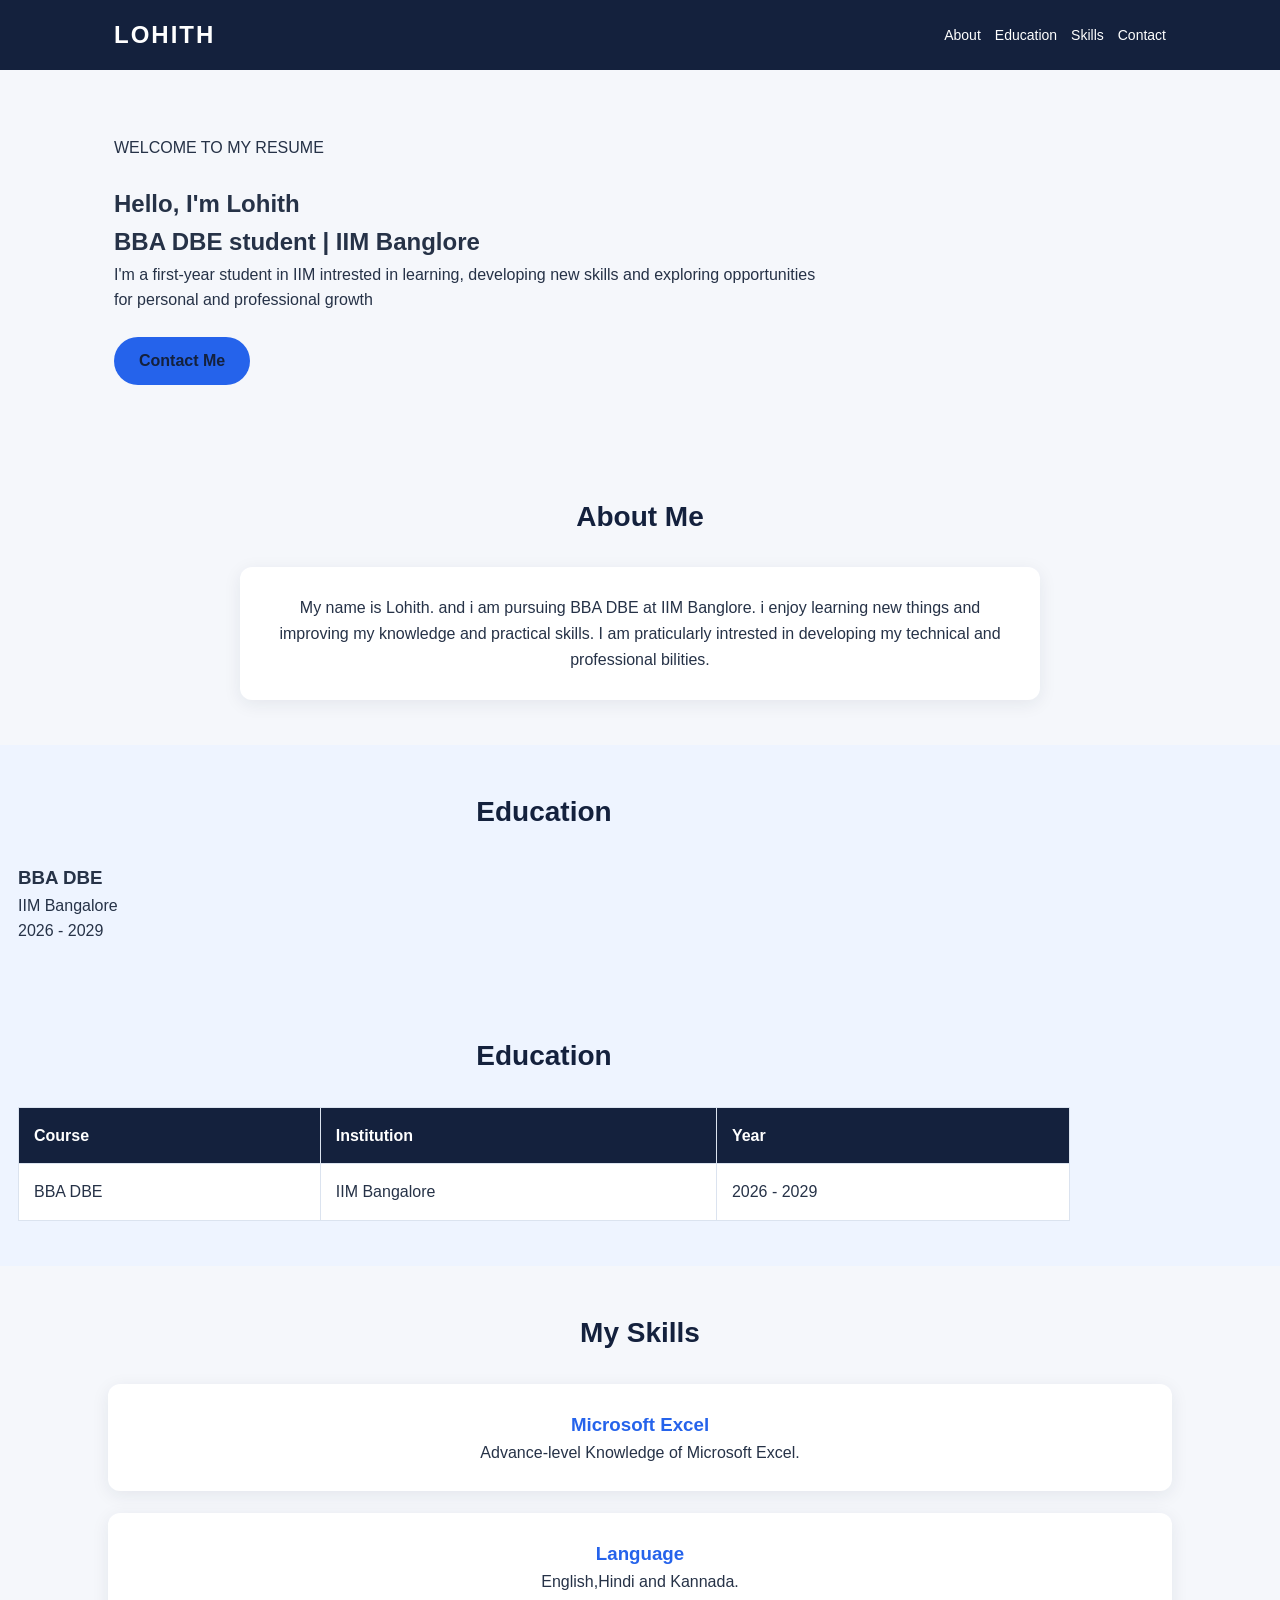
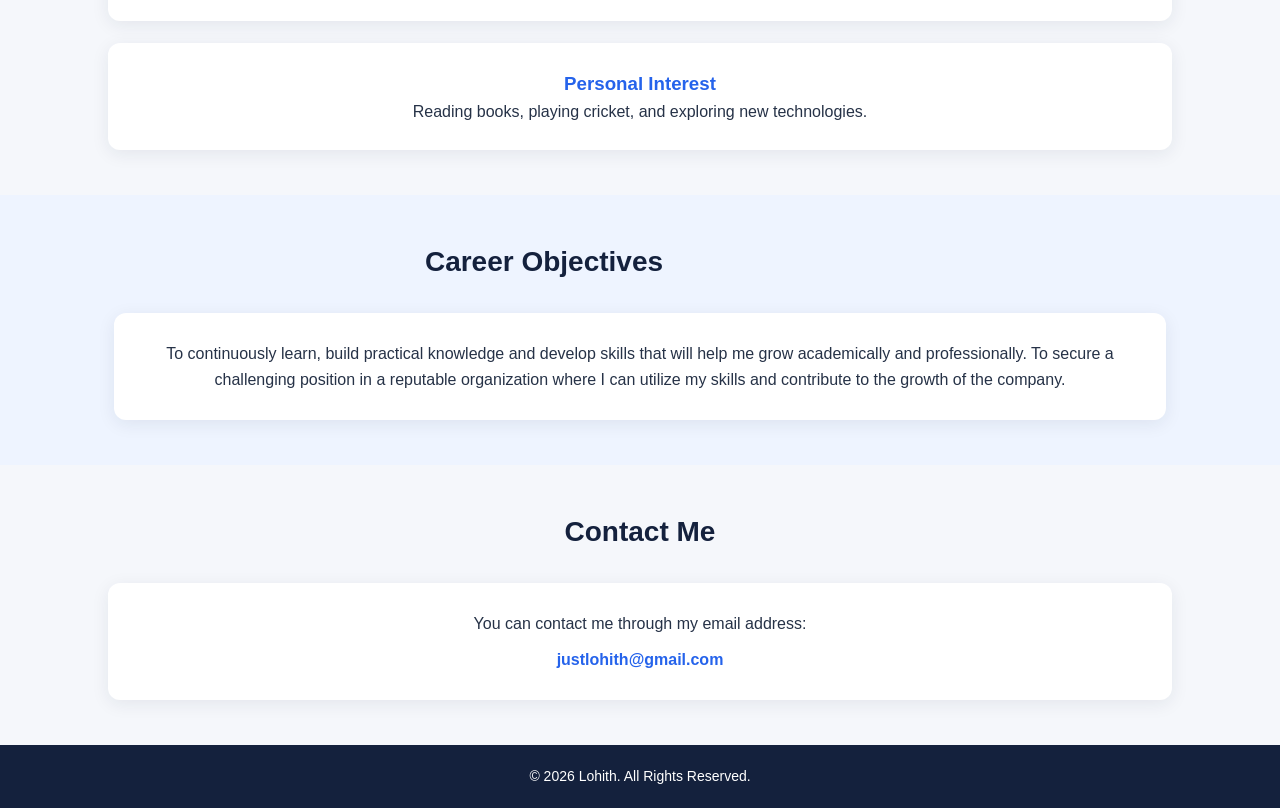
==== index.html @ dc544c9a "Add files via upload Added Both HTML and CSS files" ====
<!DOCTYPE html>
<html lang="en">
<head>
    <meta charset="UTF-8">
    <meta name="viewport" content="width=device-width, initial-scale=1.0">
    <title>My personal Resume</title>
</head>
<body>
<!--External CSS connection-->
<link rel="stylesheet" href="style.css">
</Head>
    
</body>
<!--Header and navigation-->
<header class="site-header">
    <nav class="navbar">
        <a href="#home"
        class="logo">LOHITH</a>

        <ul class="nav-links">
            <li><a href="#about">About</a></li>
            <li><a href="#education">Education</a></li>
            <li><a href="#skills">Skills</a></li>
            <li><a href="#contact">Contact</a></li>
        </ul>
        </nav>
</header
<main>
    <!-- Introduction section-->
     <section id="home" class=""hero">
    <div class="hero-content">
        <p class=""welcome">WELCOME TO MY RESUME</p>
        <h1>Hello, I'm Lohith</span></h1>
        <h2>BBA DBE student | IIM Banglore</h2>
        <p>
            I'm a first-year student in IIM intrested in learning, developing new skills and exploring opportunities for personal and professional growth
        </p>
        <a href=""#contact" class="btn">Contact Me</a>
    </div></section>
    <!-- About section -->
     <section id="about" class="section">
        <h2 class="section-title">About Me</h2>
        <div class="about-card">
        <p>
            My name is Lohith. and i am pursuing BBA DBE at IIM Banglore. i enjoy learning new things and improving my knowledge and practical skills.
            I am praticularly intrested in developing my technical and professional bilities.
        </p>
        </div>
    </section>
        <!--Education section-->
        <section id="education" class="section alternate">
            <h2 class="section-title">Education</h2>
            <div class="education-card">
                <h3>BBA DBE</h3>
                <p>IIM Bangalore</p>
                <p>2026 - 2029</p>
            </div>
        </section>
        <!--Eduaction section-->
        <section id="education" class="section alternate">
            <h2 class="section-title">Education</h2>
            <div class="table-container">
                <table>
                    <thread>
                        <tr>
                            <th>Course</th>
                            <th>Institution</th>
                            <th>Year</th>
                        </tr>
                    </thread>

                    <tbody>
                        <tr>
                            <td>BBA DBE</td>
                            <td>IIM Bangalore</td>
                            <td>2026 - 2029</td>
                            
                        </tr>
                    </tbody>
                </table>
            </div>
        </section>
        <!--Skills section-->
        <section id="skills" class="section">
            <h2 class="section-title">My Skills</h2>
            <div class="card-grid">
                <article class="info-card">
                    <h3>Microsoft Excel</h3>
                    <p>Advance-level Knowledge of Microsoft Excel.</p>
                </article>
                <article class="info-card">
                    <h3>Language</h3>
                    <p>English,Hindi and Kannada.</p>
                </article>
                <article class="info-card">
                    <h3>Personal Interest</h3>
                    <p>Reading books, playing cricket, and exploring new technologies.</p>
                </article>
            </div>
            </div>
        </section>

        <!--career objectives section-->
        <section class="section alternate">
            <h2 class="section-title">Career Objectives</h2>
            <div class="about-card">
                <p>
                    To continuously learn, build practical knowledge and develop skills that will help me grow academically and professionally. To secure a challenging position in a reputable organization where I can utilize my skills and contribute to the growth of the company.
                </p>
            </div>
        </section>
        <!--contact section-->
        <section id="contact" class="section">
            <h2 class="section-title">Contact Me</h2>
            <div class="contact-card">
                <p>You can contact me through my email address:</p>

                <a class="email-link" href="mailto: justlohith@gmail.com">justlohith@gmail.com</a>
            </div>
        </section>
    </main>

    <!--Footer-->
    <footer class="footer">
        <p>&copy; 2026 Lohith. All Rights Reserved.</p>
    </footer>
</body>
</html>
---- style.css ----
/* =======================================
LOHITH'S PERSONAL RESUME WEBSITE EXTERNAL CSS STYLESHEET ======================================= */
/*1.CSS variables and colours*/
:root {
    --navy: #14213d;
    --blue: #2563eb;
    --light-blue: #eef4ff;
    --white: #ffffff;
    --text: #263247;
    --muted: #64748b;
}
/*2. Universal selector and box model*/
* {
    margin: 0;
    padding: 0;
    box-sizing: border-box;
}
/*3.Element selector and font styling*/
html{
    font-family:arial,Helvetica,sans-serif;
    background-color: #f5f7fb;
    color: var(--text);
    line-height: 1.6;
}
/*4. Header and navigation*/.site-header {
    background-color: var(--navy);
    color: var(--white);
    position: sticky;
    top: 0;
    z-index: 100;
}
.navbar{
    max-width: 1100px;
    margin: 0 auto;
    padding: 16px 24px;
    display:flex;
    justify-content: space-between;
    align-items: center;
}
.logo {
    color: var(--white);
    text-decoration: none;
    font-size: 24px;
    font-weight: bold;
    letter-spacing: 2px;
}
.nav-links {
    list-style: none;
    display: flex;
    gap: 24px;
}
.nav-links a {
    color: var(--white);
    text-decoration: none;
    font-size: 14px;
    transition: color 0.3s ease;
}
/*pseudo-class selector*/
.nav-links a:hover {
    color: #93c5fd;
}
/*5. Hero section*/.hero{
    min-height:430px;
    padding:90px 24px;
    background: linear-gradient(135deg,#14213d,#2563eb);
    color:var(--white);
    display:flex;
    align-items:center;
    justify-content:center;
    text-align:center;
}
.hero-content{
    max-width:720px;
    position: relative;
}
.welcome{
    font-size: 13px;
    margin-bottom: 12px;
    letter-spacing: 3px;
}
.hero h1{
    font-size:44px;
    margin-bottom: 8px;
}
.hero h1 span{
    color: #93c5fd;
}
.hero h2{
    font-size: 20px;
    margin-bottom:16px;
    font-weight:normal;
}
.hero-content>p:not(.welcome) {margin-bottom: 24px;}
/*Button styling*/
.btn {
    display: inline-block;
    padding: 11px 25px;
    background-color: var(--blue);
    color: var(--navy);
    text-decoration: none;
    border-radius: 25px;
    font-weight: bold;
    transition: background-color 0.3s ease;
}
.btn:hover{
    background-color:#bfdbfe;
}
/*6. General section styling*/
section {
    padding:65px 24px;
    max-width: 1100px;
    margin: auto;
}
.section-title {
    font-size: 28px;
    margin-bottom: 28px;
    text-align: center;
    color: var(--navy);
}
/*ID selector*/
#about {
    scroll-margin-top:75px;
}
#eduction,
#skills,
#contact{
    scroll-margin-top:75px;
}
/*7. About card*/
.about-card {
    max-width:800px;
    margin: 0 auto;
    background-color: var(--white);
    padding: 28px;
    border-radius: 12px;
    box-shadow: 0 4px 18px rgba(20, 33, 61, 0.08);
    text-align: center;
}
/*8. Alternate background section*/
.alternate{
    background-color: var(--light-blue);
    max-width: none;
}
.alternate>*{
    max-width: 1052px;
    marginleft: auto;
    margin-right: auto;
}
/*9. education table*/
.table-container{
    overflow-x: auto;
}
table {
    width: 100%;
    border-collapse: collapse;
   background-color:var(--white);
}
th,
td{
    padding: 15px;
    border:1px solid #dbe3ef;
    text-align:left;
}
th{
    background-color: var(--navy);
    color:var(--white);
}
/*10. skills cards using CSS Grid*/
.card-grid{
    display: grid;
    grid-template-columns:repeat(3, 1fr);
    gap: 22px;
}
.info-card{
    background-color: var(--white);
    padding: 26px;
    border-radius: 12px;
    text-align: center;
    box-shadow: 0 4px 18px rgba(20, 33, 61, 0.08);
    transition: transform 0.3s ease;
}
.info-card:hover{
    transform:translateY(-5px);
}
.info-card h3{
    color: var(--blue);
    margin-botton:10px;
}
/*11. Contact section*/
.contact-card{
    text-align:center;
    background-color: var(--white);
    padding:28px;
    border-radius:12px;
    box-shadow:0 4px 18px rgba(20, 33, 61, 0.08);
}
.email-link{
    display:inline-block;
    color:var(--blue);
    font-weight: bold;
    margin-top:10px;
    text-decoration:none;
}
.email-link:hover{
    text-decoration:underline;
}
/*12.Footer*/
.footer{
    background-color:var(--navy);
    color:var(--white);
    text-align:center;
    padding:20px;
    font-size:14px;
}
/*13. Pseudo-element selector*/
.section-title::after{
    content:"";
    width:55px;
    height:3px;
    background-color:var(--blue);
    margin:10px auto 0;
}
/*14. Responsive design for smaller screens*/
@media screen and (max-width: 700px)
{
    .navbar{
        flex-direcion:column;
        gap:12px;
    }
}
.nav-links{
    flex-wrap;
    justify-content:center;
    gap: 14px;
}
.hero h1{
    font-size:34px;
}
.card-grid{
    grid-template-columns:1fr;
}
.section{
    padding:45px 18px;
}
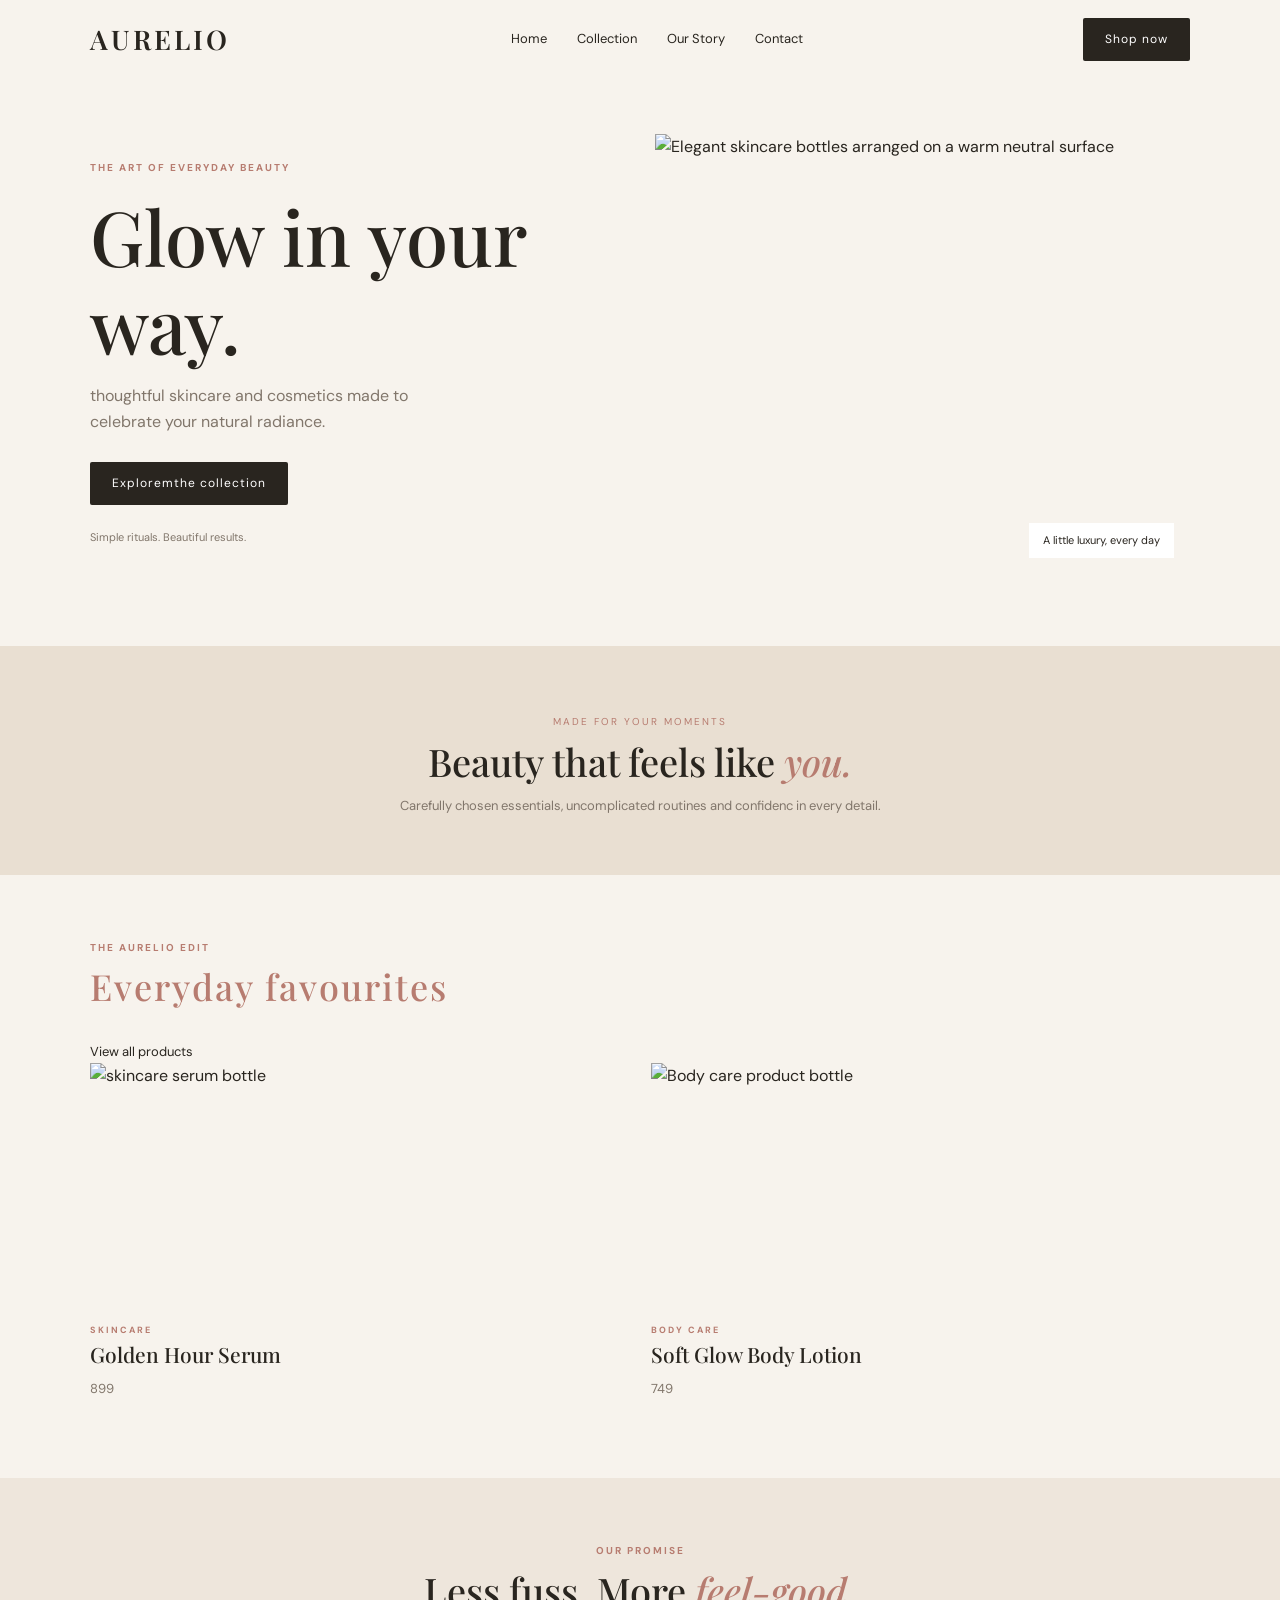
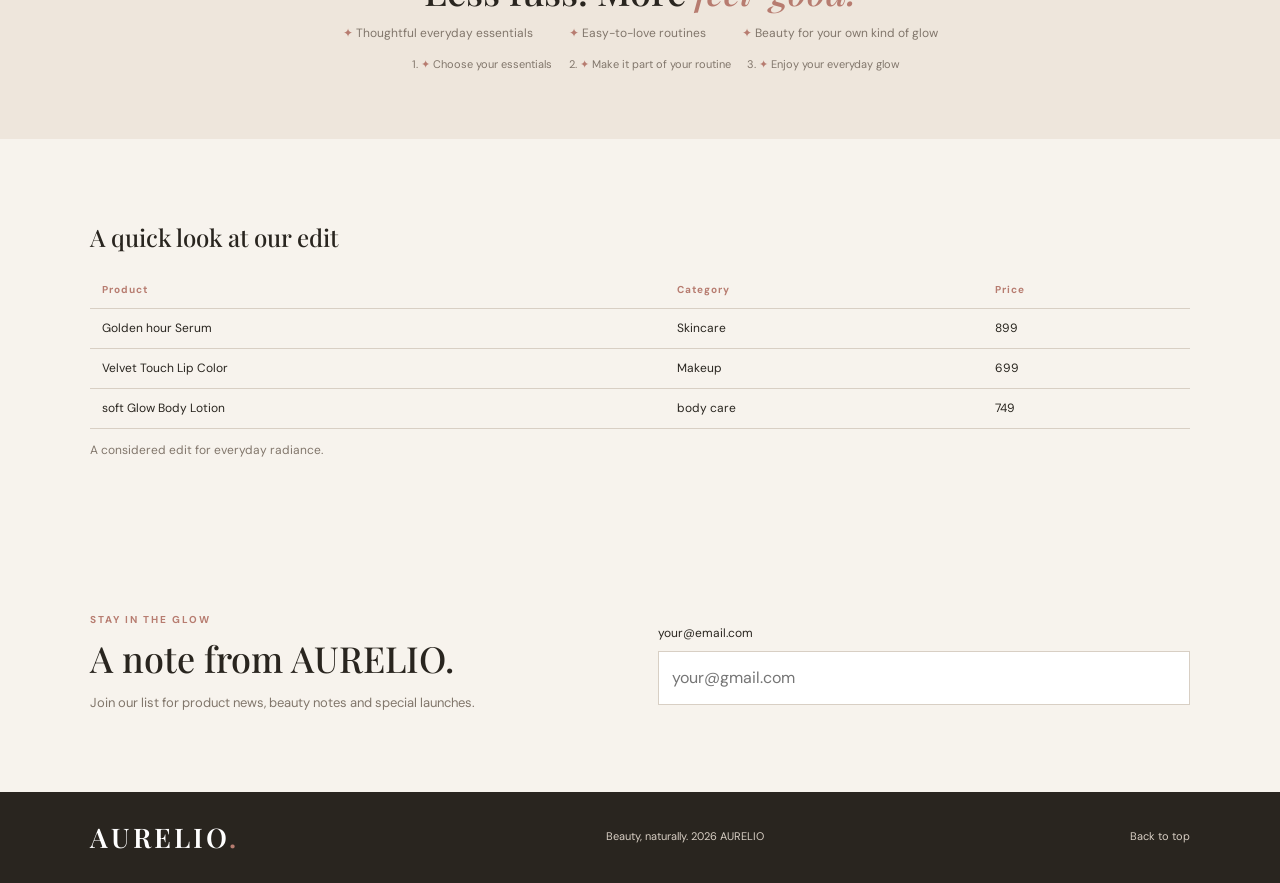
==== commit f39b79a7: "Added Both HTML and CSS coded files with website" ====
--- a/index.html
+++ b/index.html
@@ -3,127 +3,96 @@
 <head>
     <meta charset="UTF-8">
     <meta name="viewport" content="width=device-width, initial-scale=1.0">
-    <title>My personal Resume</title>
+    <title>Aurelio | Beauty, Naturally</title>
+    <link rel="stylesheet" href="style.css">
+    <style>.table-note {font-size: 12px; }</style>
 </head>
 <body>
-<!--External CSS connection-->
-<link rel="stylesheet" href="style.css">
-</Head>
+    <header class="site-header">
+        <a class=" logo" href=""#home"> AURELIO</span></a>
+        <nav aria-label="Main navigation">
+            <a href="#home">Home</a><a href="#collection">Collection</a>
+            <a href="#about">Our Story</a><a href="#contact">Contact</a>
+                </nav>
+                <a class="header-cta" href="#collection">Shop now</a>
+                </header>
+
+                <main>
+                    <section class="hero" id="home">
+                        <div class="hero-copy">
+                            <p class="eyebrow">THE ART OF EVERYDAY BEAUTY</p>
+                            <h1>Glow in your<br><em><own></em> way.</h1>
+                            <p class="intro">thoughtful skincare and cosmetics made to celebrate your natural radiance.</p>
+                            <a class="button" href="#collection">Exploremthe collection</a>
+                            <p class="small-note">Simple rituals. Beautiful results.</p>
+                        </div>
+                        <div class="hero-image">
+                            <img src="https://images.unsplash.com/photo-1608248543803-ba4f8c70ae0b?auto=format&fit=crop&w=1100&q=85"
+                            alt="Elegant skincare bottles arranged on a warm neutral surface">
+                            <span class="image-label">A little luxury, every day</span>
+                        </div>
+                    </section>
+
+                    <section class="intro-strip" id="about">
+                        <p>MADE FOR YOUR MOMENTS</p>
+                        <h2>Beauty that feels like <em>you.</em></h2>
+                        <span>Carefully chosen essentials, uncomplicated routines and confidenc in every detail.</span>
+                    </section>
+
+                    <section class="collection section" id="collection">
+                        <div class="section-heading">
+                            <div<p class="eyebrow">THE AURELIO EDIT</p><h2>Everyday favourites</h2></div>
+                            <a class="text-link" href="#contact">View all products</a>
+                        </div>
+                        <div class="product-grid">
+                            <article class="product-card">
+                                <img src="https://images.unplash.com/photo-1601049541289-9b1b7bbbfe19?auto=format&fit=crop&w=700&q=85"
+                                alt="skincare serum bottle">
+                                <p class=" product-type">SKINCARE</p><h3>Golden Hour Serum</h3><p class="price"> 899</p>  
+                            </article>
+                            <arctile class="product-card">
+                              <img src="https://images.unsplash.com/photo-1586495777744-4413f21062fa?auto=format&fit=crop&w=700&q=85"
+                            alt="Body care product bottle">
+                            <p class="product-type">BODY CARE</p><h3>Soft Glow Body Lotion</h3><p class="price">749</p>
+                            </arctile>
+                        </div>
+                    </section>
+
+                    <section class="promise">
+                        <p class="eyebrow">OUR PROMISE</p>
+                        <h2>Less fuss. More <em>feel-good.</em></h2>
+                        <ul><li> Thoughtful everyday essentials</li><li>Easy-to-love routines</li><li>Beauty for your own kind of glow</li></ul>
+                         <ol class="steps"><li>Choose your essentials</li><li> Make it part of your routine</li><li> Enjoy your everyday glow</li></ol>
+                        </section>
+
+                        <section class="price-guide section" aria-labelledby="price-title">
+                         <h2 id="price-title">A quick look at our edit</h2>
+                         <table>
+                            <thead><tr><th>Product</th><th>Category</th><th>Price</th></tr></thead>
+                            <tbody>
+                                <tr><td>Golden hour Serum</td><td>Skincare</td><td> 899</td></tr>
+                                <tr><td>Velvet Touch Lip Color</td><td>Makeup</td><td> 699</td></tr>
+                                <tr><td>soft Glow Body Lotion</td><td>body care</td><td> 749</td></tr>
+                            </tbody>
+                         </table>   
+                         <p class="table-note">A considered edit for <span stylr="color:#b77c70;">everyday radiance</span>.</p>
+                        </section>
+
+                        <section class="contact section" id="contact">
+                            <div><p class="eyebrow">STAY IN THE GLOW</p><h2>A note from AURELIO.</h2>
+                            <p>Join our list for product news, beauty notes and special launches.</p></div>
+                            <form action="#"method="post">
+                                <label for="email">your@email.com</label>
+                                <div class="form-row"><input id="email" name="email" type="email" placeholder="your@gmail.com" required  </div>
+                            </form>
+                        </section>
+                        </main>
+
+                        <footer><a class="logo" href="#home">AURELIO<span>.</span></a>
+                          <p>Beauty, naturally. 2026 AURELIO</p><a href="#home"> Back to top </a></footer>
+                          </body>
+                          </html>
+                    
     
 </body>
-<!--Header and navigation-->
-<header class="site-header">
-    <nav class="navbar">
-        <a href="#home"
-        class="logo">LOHITH</a>
-
-        <ul class="nav-links">
-            <li><a href="#about">About</a></li>
-            <li><a href="#education">Education</a></li>
-            <li><a href="#skills">Skills</a></li>
-            <li><a href="#contact">Contact</a></li>
-        </ul>
-        </nav>
-</header
-<main>
-    <!-- Introduction section-->
-     <section id="home" class=""hero">
-    <div class="hero-content">
-        <p class=""welcome">WELCOME TO MY RESUME</p>
-        <h1>Hello, I'm Lohith</span></h1>
-        <h2>BBA DBE student | IIM Banglore</h2>
-        <p>
-            I'm a first-year student in IIM intrested in learning, developing new skills and exploring opportunities for personal and professional growth
-        </p>
-        <a href=""#contact" class="btn">Contact Me</a>
-    </div></section>
-    <!-- About section -->
-     <section id="about" class="section">
-        <h2 class="section-title">About Me</h2>
-        <div class="about-card">
-        <p>
-            My name is Lohith. and i am pursuing BBA DBE at IIM Banglore. i enjoy learning new things and improving my knowledge and practical skills.
-            I am praticularly intrested in developing my technical and professional bilities.
-        </p>
-        </div>
-    </section>
-        <!--Education section-->
-        <section id="education" class="section alternate">
-            <h2 class="section-title">Education</h2>
-            <div class="education-card">
-                <h3>BBA DBE</h3>
-                <p>IIM Bangalore</p>
-                <p>2026 - 2029</p>
-            </div>
-        </section>
-        <!--Eduaction section-->
-        <section id="education" class="section alternate">
-            <h2 class="section-title">Education</h2>
-            <div class="table-container">
-                <table>
-                    <thread>
-                        <tr>
-                            <th>Course</th>
-                            <th>Institution</th>
-                            <th>Year</th>
-                        </tr>
-                    </thread>
-
-                    <tbody>
-                        <tr>
-                            <td>BBA DBE</td>
-                            <td>IIM Bangalore</td>
-                            <td>2026 - 2029</td>
-                            
-                        </tr>
-                    </tbody>
-                </table>
-            </div>
-        </section>
-        <!--Skills section-->
-        <section id="skills" class="section">
-            <h2 class="section-title">My Skills</h2>
-            <div class="card-grid">
-                <article class="info-card">
-                    <h3>Microsoft Excel</h3>
-                    <p>Advance-level Knowledge of Microsoft Excel.</p>
-                </article>
-                <article class="info-card">
-                    <h3>Language</h3>
-                    <p>English,Hindi and Kannada.</p>
-                </article>
-                <article class="info-card">
-                    <h3>Personal Interest</h3>
-                    <p>Reading books, playing cricket, and exploring new technologies.</p>
-                </article>
-            </div>
-            </div>
-        </section>
-
-        <!--career objectives section-->
-        <section class="section alternate">
-            <h2 class="section-title">Career Objectives</h2>
-            <div class="about-card">
-                <p>
-                    To continuously learn, build practical knowledge and develop skills that will help me grow academically and professionally. To secure a challenging position in a reputable organization where I can utilize my skills and contribute to the growth of the company.
-                </p>
-            </div>
-        </section>
-        <!--contact section-->
-        <section id="contact" class="section">
-            <h2 class="section-title">Contact Me</h2>
-            <div class="contact-card">
-                <p>You can contact me through my email address:</p>
-
-                <a class="email-link" href="mailto: justlohith@gmail.com">justlohith@gmail.com</a>
-            </div>
-        </section>
-    </main>
-
-    <!--Footer-->
-    <footer class="footer">
-        <p>&copy; 2026 Lohith. All Rights Reserved.</p>
-    </footer>
-</body>
-</html>
-   +</html>
--- a/style.css
+++ b/style.css
@@ -1,244 +1,86 @@
-/* =======================================
-LOHITH'S PERSONAL RESUME WEBSITE EXTERNAL CSS STYLESHEET ======================================= */
-/*1.CSS variables and colours*/
-:root {
-    --navy: #14213d;
-    --blue: #2563eb;
-    --light-blue: #eef4ff;
-    --white: #ffffff;
-    --text: #263247;
-    --muted: #64748b;
-}
-/*2. Universal selector and box model*/
-* {
-    margin: 0;
-    padding: 0;
-    box-sizing: border-box;
-}
-/*3.Element selector and font styling*/
-html{
-    font-family:arial,Helvetica,sans-serif;
-    background-color: #f5f7fb;
-    color: var(--text);
-    line-height: 1.6;
-}
-/*4. Header and navigation*/.site-header {
-    background-color: var(--navy);
-    color: var(--white);
-    position: sticky;
-    top: 0;
-    z-index: 100;
-}
-.navbar{
-    max-width: 1100px;
-    margin: 0 auto;
-    padding: 16px 24px;
-    display:flex;
-    justify-content: space-between;
-    align-items: center;
-}
-.logo {
-    color: var(--white);
-    text-decoration: none;
-    font-size: 24px;
-    font-weight: bold;
-    letter-spacing: 2px;
-}
-.nav-links {
-    list-style: none;
-    display: flex;
-    gap: 24px;
-}
-.nav-links a {
-    color: var(--white);
-    text-decoration: none;
-    font-size: 14px;
-    transition: color 0.3s ease;
-}
-/*pseudo-class selector*/
-.nav-links a:hover {
-    color: #93c5fd;
-}
-/*5. Hero section*/.hero{
-    min-height:430px;
-    padding:90px 24px;
-    background: linear-gradient(135deg,#14213d,#2563eb);
-    color:var(--white);
-    display:flex;
-    align-items:center;
-    justify-content:center;
-    text-align:center;
-}
-.hero-content{
-    max-width:720px;
-    position: relative;
-}
-.welcome{
-    font-size: 13px;
-    margin-bottom: 12px;
-    letter-spacing: 3px;
-}
-.hero h1{
-    font-size:44px;
-    margin-bottom: 8px;
-}
-.hero h1 span{
-    color: #93c5fd;
-}
-.hero h2{
-    font-size: 20px;
-    margin-bottom:16px;
-    font-weight:normal;
-}
-.hero-content>p:not(.welcome) {margin-bottom: 24px;}
-/*Button styling*/
-.btn {
-    display: inline-block;
-    padding: 11px 25px;
-    background-color: var(--blue);
-    color: var(--navy);
-    text-decoration: none;
-    border-radius: 25px;
-    font-weight: bold;
-    transition: background-color 0.3s ease;
-}
-.btn:hover{
-    background-color:#bfdbfe;
-}
-/*6. General section styling*/
-section {
-    padding:65px 24px;
-    max-width: 1100px;
-    margin: auto;
-}
-.section-title {
-    font-size: 28px;
-    margin-bottom: 28px;
-    text-align: center;
-    color: var(--navy);
-}
-/*ID selector*/
-#about {
-    scroll-margin-top:75px;
-}
-#eduction,
-#skills,
-#contact{
-    scroll-margin-top:75px;
-}
-/*7. About card*/
-.about-card {
-    max-width:800px;
-    margin: 0 auto;
-    background-color: var(--white);
-    padding: 28px;
-    border-radius: 12px;
-    box-shadow: 0 4px 18px rgba(20, 33, 61, 0.08);
-    text-align: center;
-}
-/*8. Alternate background section*/
-.alternate{
-    background-color: var(--light-blue);
-    max-width: none;
-}
-.alternate>*{
-    max-width: 1052px;
-    marginleft: auto;
-    margin-right: auto;
-}
-/*9. education table*/
-.table-container{
-    overflow-x: auto;
-}
-table {
-    width: 100%;
-    border-collapse: collapse;
-   background-color:var(--white);
-}
-th,
-td{
-    padding: 15px;
-    border:1px solid #dbe3ef;
-    text-align:left;
-}
-th{
-    background-color: var(--navy);
-    color:var(--white);
-}
-/*10. skills cards using CSS Grid*/
-.card-grid{
-    display: grid;
-    grid-template-columns:repeat(3, 1fr);
-    gap: 22px;
-}
-.info-card{
-    background-color: var(--white);
-    padding: 26px;
-    border-radius: 12px;
-    text-align: center;
-    box-shadow: 0 4px 18px rgba(20, 33, 61, 0.08);
-    transition: transform 0.3s ease;
-}
-.info-card:hover{
-    transform:translateY(-5px);
-}
-.info-card h3{
-    color: var(--blue);
-    margin-botton:10px;
-}
-/*11. Contact section*/
-.contact-card{
-    text-align:center;
-    background-color: var(--white);
-    padding:28px;
-    border-radius:12px;
-    box-shadow:0 4px 18px rgba(20, 33, 61, 0.08);
-}
-.email-link{
-    display:inline-block;
-    color:var(--blue);
-    font-weight: bold;
-    margin-top:10px;
-    text-decoration:none;
-}
-.email-link:hover{
-    text-decoration:underline;
-}
-/*12.Footer*/
-.footer{
-    background-color:var(--navy);
-    color:var(--white);
-    text-align:center;
-    padding:20px;
-    font-size:14px;
-}
-/*13. Pseudo-element selector*/
-.section-title::after{
-    content:"";
-    width:55px;
-    height:3px;
-    background-color:var(--blue);
-    margin:10px auto 0;
-}
-/*14. Responsive design for smaller screens*/
-@media screen and (max-width: 700px)
-{
-    .navbar{
-        flex-direcion:column;
-        gap:12px;
-    }
-}
-.nav-links{
-    flex-wrap;
-    justify-content:center;
-    gap: 14px;
-}
-.hero h1{
-    font-size:34px;
-}
-.card-grid{
-    grid-template-columns:1fr;
-}
-.section{
-    padding:45px 18px;
-}
+/* AURELIO — external stylesheet */
+@import url('https://fonts.googleapis.com/css2?family=DM+Sans:wght@400;500;600;700&family=Playfair+Display:ital,wght@0,500;0,600;1,500;1,600&display=swap');
+
+:root {
+  --ink: #29251f; --cream: #f7f3ed; --sand: #e9dfd2;
+  --rose: #b77c70; --muted: #81766b;
+}
+* { box-sizing: border-box; }
+html { scroll-behavior: smooth; }
+body {
+  margin: 0; background: var(--cream); color: var(--ink);
+  font-family: 'DM Sans', sans-serif; line-height: 1.6;
+}
+a { color: inherit; text-decoration: none; }
+.site-header {
+  min-height: 78px; padding: 18px 7%; display: flex;
+  align-items: center; justify-content: space-between; gap: 24px;
+  background: rgba(247,243,237,.96); position: sticky; top: 0; z-index: 5;
+}
+.logo { font-family: 'Playfair Display', serif; font-size: 27px; letter-spacing: 3px; font-weight: 600; }
+.logo span { color: var(--rose); }
+nav { display: flex; gap: 30px; }
+nav a, .text-link { font-size: 13px; }
+nav a:hover, .text-link:hover { color: var(--rose); }
+.header-cta, .button, button {
+  background: var(--ink); color: white; padding: 12px 22px;
+  border: 0; border-radius: 2px; font: inherit; font-size: 12px;
+  letter-spacing: 1px; cursor: pointer; display: inline-block;
+}
+.hero { display: flex; align-items: center; gap: 5%; padding: 55px 7% 72px; }
+.hero-copy { flex: 1; }
+.eyebrow, .product-type { color: var(--rose); font-size: 10px; letter-spacing: 2px; font-weight: 700; }
+h1, h2, h3 { font-family: 'Playfair Display', serif; font-weight: 500; line-height: 1.15; }
+h1 { font-size: clamp(48px, 6vw, 76px); margin: 16px 0; }
+h1 em, h2 em { color: var(--rose); }
+.intro { max-width: 390px; color: var(--muted); margin-bottom: 28px; }
+.small-note { color: var(--muted); font-size: 11px; margin-top: 24px; }
+.hero-image { flex: 1.05; position: relative; }
+.hero-image img { width: 100%; height: 440px; object-fit: cover; display: block; }
+.image-label { position: absolute; right: 16px; bottom: 16px; background: white; padding: 9px 14px; font-size: 11px; }
+.intro-strip { text-align: center; padding: 58px 20px; background: var(--sand); }
+.intro-strip p { color: var(--rose); font-size: 10px; letter-spacing: 2px; }
+.intro-strip h2, .promise h2 { font-size: 38px; margin: 8px 0; }
+.intro-strip span { color: var(--muted); font-size: 13px; }
+.section { padding: 65px 7%; }
+.section-heading { display: flex; align-items: end; justify-content: space-between; margin-bottom: 25px; }
+.section-heading h2, .contact h2 { font-size: 36px; margin: 5px 0; }
+.product-grid { display: flex; gap: 22px; }
+.product-card { flex: 1; min-width: 0; }
+.product-card img { width: 100%; height: 245px; object-fit: cover; display: block; }
+.product-type { margin: 15px 0 4px; font-size: 9px; }
+.product-card h3 { font-size: 21px; margin: 0; }
+.price { color: var(--muted); font-size: 13px; }
+.promise { text-align: center; padding: 55px 20px; background: #eee6dc; }
+.promise ul { display: flex; justify-content: center; gap: 36px; padding: 0; list-style: none; color: var(--muted); font-size: 12px; }
+.promise li::before { content: "✦ "; color: var(--rose); }
+.steps { display: flex; justify-content: center; gap: 28px; color: var(--muted); font-size: 11px; }
+table { width: 100%; border-collapse: collapse; font-size: 12px; }
+th, td { padding: 10px 12px; border-bottom: 1px solid #d8cfc4; text-align: left; }
+th { color: var(--rose); letter-spacing: 1px; font-size: 10px; }
+.table-note { color: var(--muted); }
+.contact { display: flex; justify-content: space-between; align-items: center; gap: 35px; }
+.contact > div, .contact form { flex: 1; }
+.contact p:not(.eyebrow) { color: var(--muted); font-size: 13px; }
+label { display: block; font-size: 12px; margin-bottom: 8px; }
+.form-row { display: flex; }
+input { flex: 1; min-width: 0; padding: 13px; border: 1px solid #d8cfc4; background: white; font: inherit; }
+button:hover, .button:hover, .header-cta:hover { background: var(--rose); }
+input:focus { outline: 2px solid var(--rose); outline-offset: 2px; }
+footer { padding: 24px 7%; background: var(--ink); color: white; display: flex; align-items: center; justify-content: space-between; }
+footer p, footer a:last-child { font-size: 11px; color: #d8cfc4; }
+
+/* Float and clear demonstration: reusable editorial badge utility */
+.float-note { float: right; color: var(--rose); }
+.clearfix::after { content: ""; display: block; clear: both; }
+
+@media (max-width: 720px) {
+  .site-header { flex-wrap: wrap; }
+  nav { order: 3; width: 100%; justify-content: space-between; gap: 10px; }
+  .hero, .contact { flex-direction: column; align-items: stretch; }
+  .hero-image img { height: 320px; }
+  .product-grid { flex-direction: column; }
+  .product-card img { height: 280px; }
+  .promise ul { flex-direction: column; gap: 8px; }
+  footer { flex-wrap: wrap; gap: 12px; }
+}
